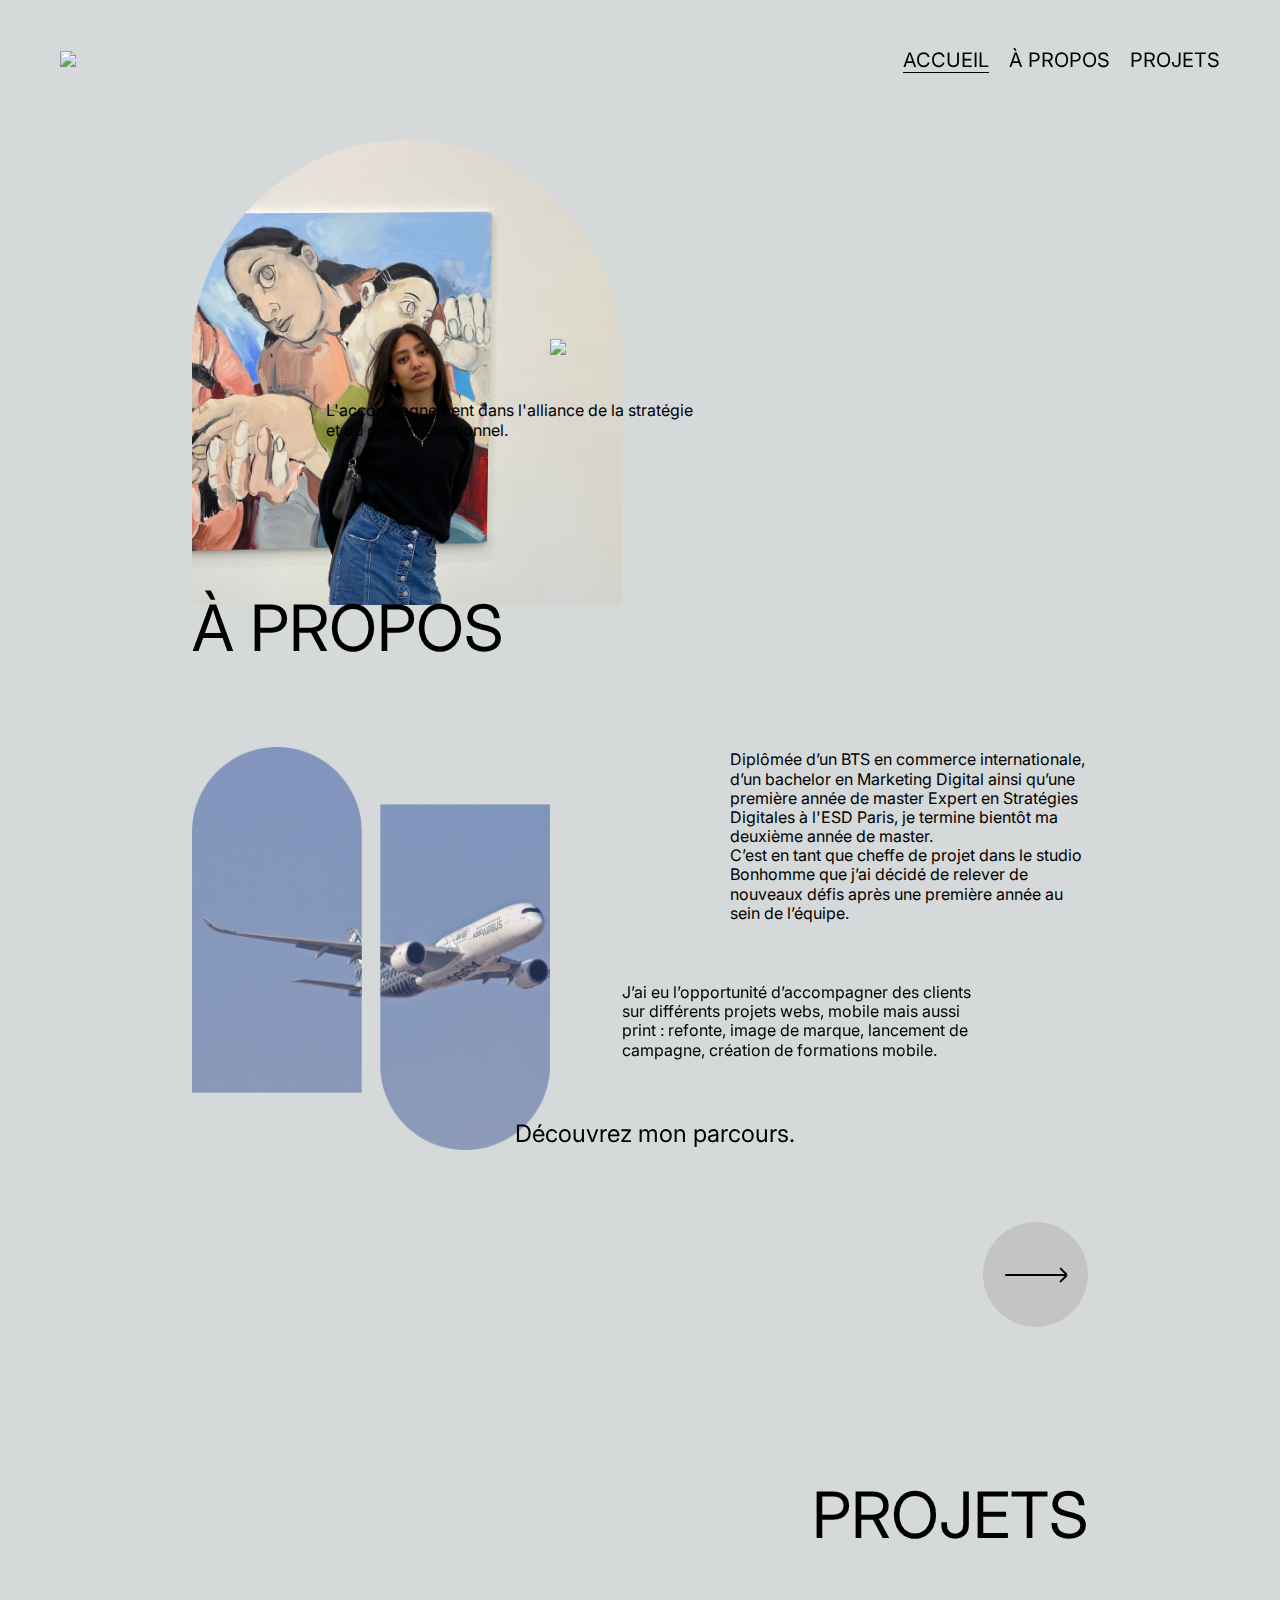
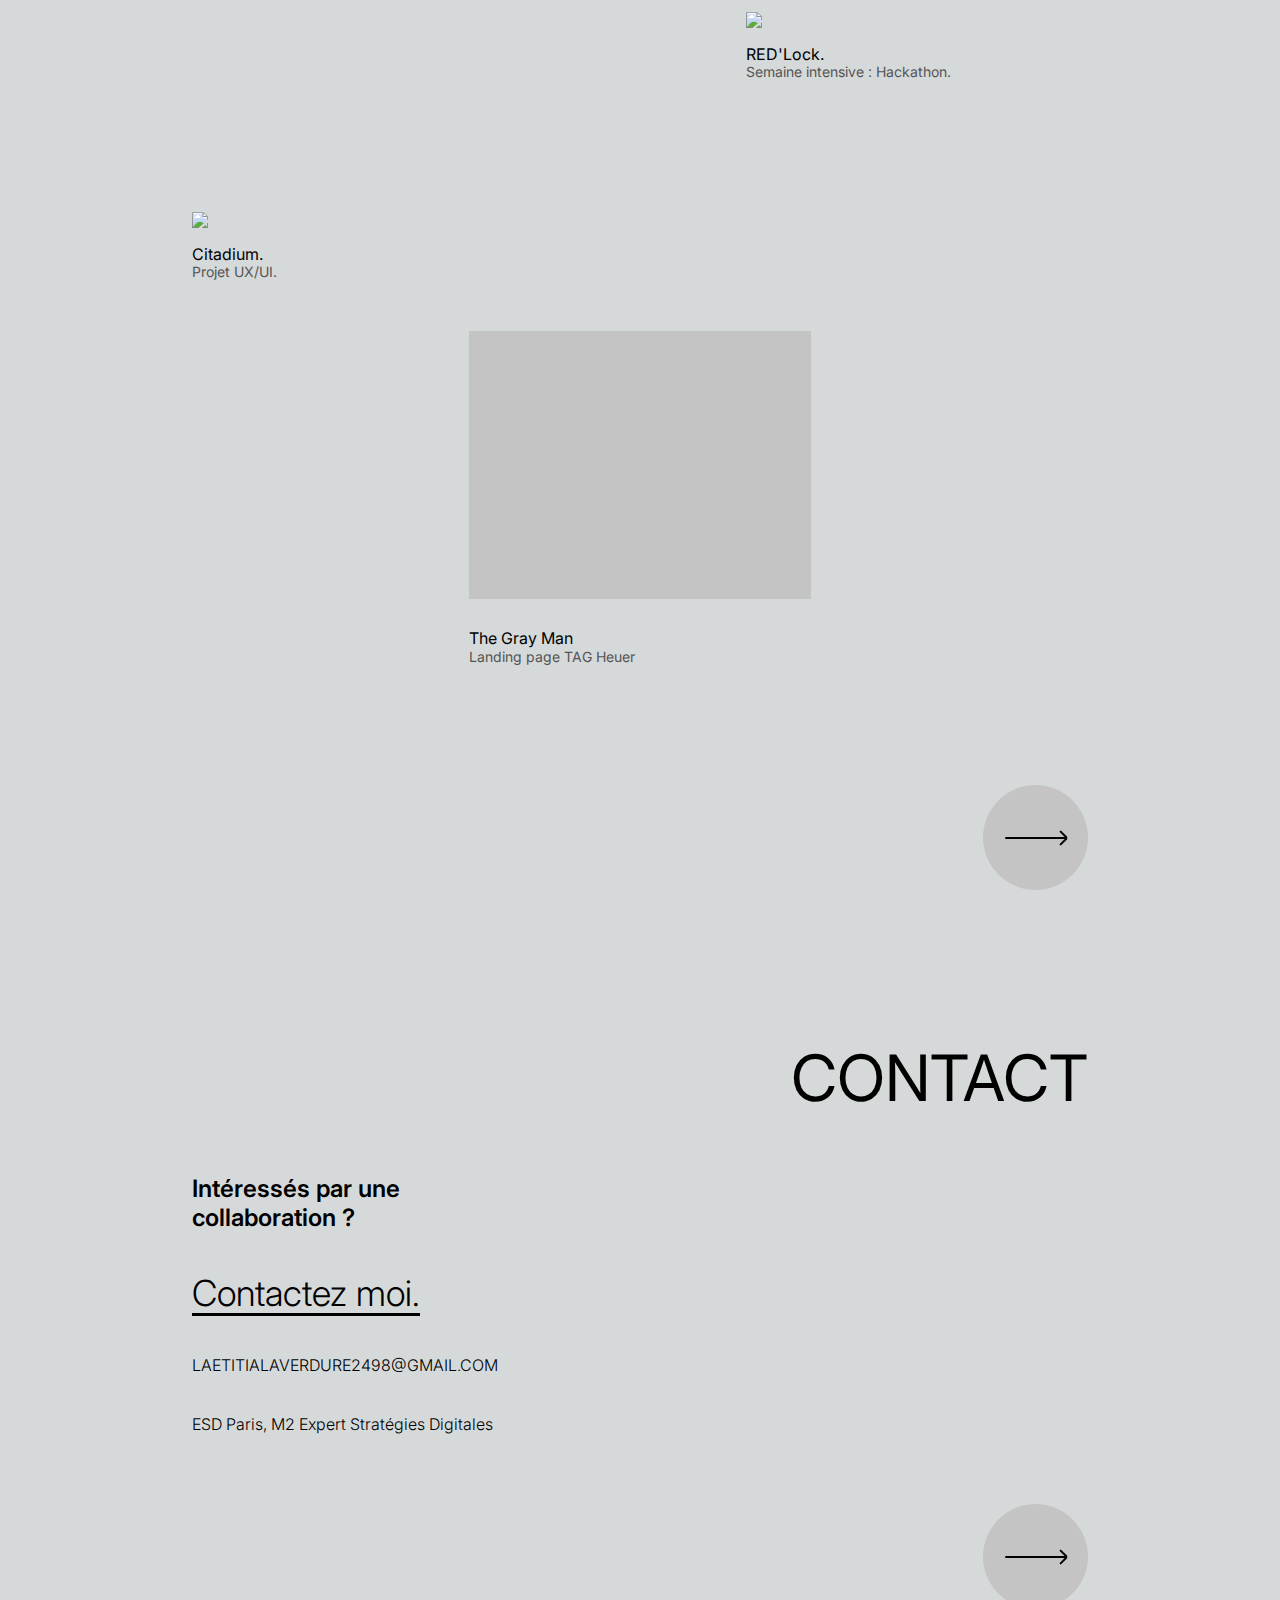
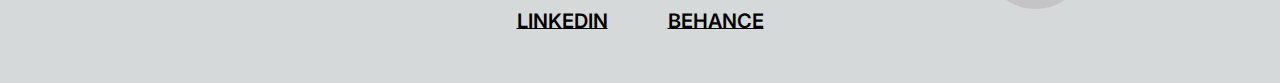
==== index.html @ df79449e "Start" ====
<!DOCTYPE html>
<html lang="en">
<head>
    <meta charset="utf-8">
    <meta http-equiv="X-UA-Compatible" content="IE=edge">
    <meta name="viewport" content="width=device-width,minimum-scale=1,initial-scale=1">
    <meta name="HandheldFriendly" content="true">
    <meta name="format-detection" content="telephone=no">
    <meta http-equiv="cache-control" content="no-cache" />
    <meta name="robots" content="index, follow, max-snippet:-1, max-image-preview:large, max-video-preview:-1">
    <title>LAETITIA Portfolio</title>
    <meta name="description" content="Coucou je m'appelle Laetitia">
    <link rel="preconnect" href="https://fonts.googleapis.com">
    <link rel="preconnect" href="https://fonts.gstatic.com" crossorigin>
    <link href="https://fonts.googleapis.com/css2?family=Inter:wght@300;400;600&display=swap" rel="stylesheet">
    <link rel="stylesheet" href="./css/reset.css">
    <link rel="stylesheet" href="./css/app.css">
    <link rel="stylesheet" href="./css/home.css">
</head>
<body>

  <header class='header'>
    <!-- logo -->
      <div class="logo">
          <a class="logo" href="index.html" class='logo'><img src='/Users/laetitia/Documents/Laetitia perso/laetitia-portfolio-review/images/home/logo1.png'></a>
      </div>
      <!-- Menu -->
      <nav class='site-menu'>
          <ul>
              <li><p>Accueil</p></li>
              <li><a href='./about.html'>À propos</a></li>
              <li>
                <a href='./projects.html'>Projets</a>
                <div class="sub-menu1">
                  <ul>
                    <li><a href="./analyse.html"> Analyse </a></li>
                  </ul>
                </div>
              </li>
          </ul>

      </nav>
  </header>

    <!-- Page -->
    <main>

        <!-- Hero -->
        <section class='hero'>
            <div class='outer-container'>
              <div class='split-item img'>
                  <img src='./images/about/about-hero.png'>
              </div>
              <div class = 'introname'>
                  <img src='/Users/laetitia/Documents/Laetitia perso/laetitia-portfolio-review/images/Group 9.png'>
              </div>
              <p class='text right'>L'accompagnement dans l'alliance de la stratégie <br>et du design emotionnel.</p>
            </div>
        </section>

        <!-- About -->
        <section class='section'>
            <div class='outer-container'>
                <h2 class='title-2'>À propos</h2>
                <div class='about'>
                    <div class='about_texts'>
                        <p class='text'>Diplômée d’un BTS en commerce internationale, d’un bachelor en Marketing Digital ainsi qu’une première année de master Expert en Stratégies Digitales à l'ESD Paris, je termine bientôt ma deuxième année de master.
                          <br>C’est en tant que cheffe de projet dans le studio Bonhomme que j’ai décidé de relever de nouveaux défis après une première année au sein de l’équipe. </p>
                        <p class='text'>J’ai eu l’opportunité d’accompagner des clients sur différents projets webs, mobile mais aussi print : refonte, image de marque, lancement de campagne, création de formations mobile.</p>
                        <p class='text-lg'>Découvrez mon parcours.</p>
                    </div>
                    <div class='about_img'>
                        <img src="images/home/home-about.png">
                    </div>
                </div>
                <a class='btn btn-goto' href='./about.html'><span></span></a>
            </div>
        </section>

        <!-- Projects -->
        <section class="section">
            <div class="outer-container">
                <h2 class="title-2 text-right">Projets</h2>
                <ul class='projects-list projects-list--fancy'>
                    <li>
                        <div class="project">
                          <div class='projets-img-large'>
                            <img src='/Users/laetitia/Documents/Laetitia perso/laetitia-portfolio-review/images/projects/citadium.jpg'>
                          </div>
                            <p class="text">Citadium.<br><span class="block text-xs">Projet UX/UI.</span></p>
                        </div>
                    </li>
                    <li>
                        <div class="project">
                          <div class='projets-img-large'>
                            <img src='/Users/laetitia/Documents/Laetitia perso/laetitia-portfolio-review/images/projects/redlock.jpg'>
                          </div>
                            <p class="text">RED'Lock.<br><span class="block text-xs">Semaine intensive : Hackathon.</span></p>
                        </div>
                    </li>
                    <li>
                        <div class="project">
                            <div class='img-case'></div>
                            <p class="text">The Gray Man<br><span class="block text-xs">Landing page TAG Heuer</span></p>
                        </div>
                    </li>
                </ul>
                <a class='btn btn-goto' href='./projects.html'><span></span></a>
            </div>
        </section>

        <!-- Contact -->
        <section class='section section-contact'>
            <div class='outer-container'>
                <h2 class='title-2 text-right'>Contact</h2>
                <p class='text-lg font-bold'>Intéressés par une <br>collaboration ?</p>
                <p class='title-3 contact-hook'>Contactez moi.</p>
                <p class='text font-light text-up'>
                    <a href='mailto:laetitialaverdure2498@gmail.com' class='btn'>laetitialaverdure2498@gmail.com</a>
                </p>
                <p class='text font-light'>
                    ESD Paris, M2 Expert Stratégies Digitales
                </p>
                <a class='btn btn-goto' href='./index.html'><span></span></a>
            </div>
        </section>

        <!-- Footer -->
        <footer class='page-footer text-md font-bold'>
            <div class='outer-container'>
                <ul>
                  <li><a class='btn' href='https://www.linkedin.com/in/laetitia-laverdure/'>Linkedin</a></li>
                  <li><a class='btn' href='https://www.behance.net/laetitilaverdu1'>Behance</a></li>
                </ul>
            </div>
        </footer>

    </main>


</body>
</html>
---- css/app.css ----
/* ********************************************************************* TEXTES
*/

:root
{
    --highlight-color: #C4C4C4;
}

html
{
    font-family: 'Inter';
    font-size: 10px;
    line-height: 1.2;
    cursor: default;
    -webkit-text-size-adjust: none;
    -webkit-font-smoothing: antialiased;
    -webkit-tap-highlight-color: transparent;
}

/** Font Sizes */
.text-xs { font-size: 14px; }
.text-sm { font-size: 16px; }
.text, .text-base { font-size: 16px; }
.text-md { font-size: 20px; }
.text-lg { font-size: 24px; }
.title-3, .text-xl { font-size: 36px; }
.title-2, .text-xxl { font-size: 64px; }

/** Weight */
.font-light { font-weight: 300; }
.font-normal { font-weight: 400; }
b, .font-bold { font-weight: 600; }

/** Weight */
.text-up { text-transform: uppercase; }

/** Align */
.text-right { text-align: right; }
.text-center { text-align: center; }

/** Titles */
.title-1, .title-2
{
    text-transform: uppercase;
    font-weight: 400;
}

.title-2 { margin-bottom: .9em; }

.title-3 {
    font-weight: 300;
    margin-bottom: 45px;
}

.text-max {
    max-width: 385px;
}

.texts p { margin-bottom: 45px; }
.texts p:last-child { margin-bottom: 0; }

/* ********************************************************************* IMAGES
*/

.img-case
{
    overflow: hidden;
    background-color: var(--highlight-color);
}

.img-case::before
{
    content: '';
    display: block;
    height: 0;
    width: 100%;

}

/* ******************************************************************** BOUTONS
*/

.btn { cursor: pointer; }
.btn * { pointer-events: none; }

.btn-goto
{
    position: relative;
    display: block;
    width: 105px;
    height: 105px;
    border-radius: 50%;
    background-color: var(--highlight-color);
}

.btn-goto span
{
    display: block;
    position: absolute;
    top: 52px; left: 22px;
    width: 61px;
}

.btn-goto span,
.btn-goto span::before,
.btn-goto span::after
{
    height: 2px;
    background-color: currentColor;
    border-radius: 2px;
}

.btn-goto span::before,
.btn-goto span::after
{
    content: '';
    display: block;
    position: absolute;
    right: -1px; top: 0;
    width: 10px;
    transform-origin: center right;
}

.btn-goto span::before { transform: rotate(45deg); }
.btn-goto span::after { transform: rotate(-45deg); }

/* ******************************************************************** CONTENU
*/

html
{
    background-color: #D6D9D9;
}

.block { display: block; }

.hero
{
    padding-top: 140px;
    margin-bottom: 50px;
}

.hero .hero-projects{
  padding-top: 0px;
}

.section { margin-top: 150px; }

.section .btn-goto
{
    margin-top: 70px;
    margin-left: auto;
}

.outer-container
{
    width: calc(100% - 40px);
    margin-left: auto;
    margin-right: auto;
}

@media only screen and (min-width: 1024px)
{
    .outer-container
    {
        width: 70vw;
    }
}


.split
{
    display: flex;
    justify-content: space-between;
    align-items: center;
}

.split-item { width: 48%; }

/* *********************************************************************** MENU
*/

.header{
  position: fixed;
  top: 0;
  left: 0;
  width: 100%;
  padding: 50px 60px 0;
  display: flex;
  align-items: center;
  justify-content: space-between;
}

.site-menu
{
    font-size: 20px;
    text-transform: uppercase;
    line-height: 1;
}

.site-menu > ul
{
    display: flex;
}

.site-menu > ul > li
{
  margin-left: 20px;
  position: relative;
}

.site-menu p
{
    text-decoration: underline;
}

.site-menu p,
.site-menu a
{
    text-underline-offset: 5px;
    text-decoration-thickness: .1px;
}

.sub-menu1 {
  position: absolute;
  display: none;
  margin-top: 5px;
}

.site-menu ul li:hover .sub-menu1 {
  display: block;
  background: var(--highlight-color);
  border-radius: 10px;
  width: 100px;
  height: 40px;
}


/* .active, .site-menu ul li:hover{
  background: #add8e6;
  border-radius: 3px;
}

.site-menu ul li:hover .sub-menu1 ul{
  display: block;
  margin: 10px;
} */

/* *********************************************************************** Contact
*/
.section-contact p
{
    margin-bottom: 40px;
}

.contact-hook
{
    text-decoration: underline;
    text-underline-offset: 7px;
    text-decoration-thickness: 2.5px;
}

/* ********************************************************************* FOOTER
*/

.page-footer { padding-bottom: 50px; }

.page-footer ul
{
    display: flex;
    justify-content: center;
}

.page-footer li { margin: 0 30px; }

.page-footer a
{
    text-transform: uppercase;
    text-decoration: underline;
    text-underline-offset: .2px;
    text-decoration-thickness: .2px;
}

/* ********************************************************************* PROJECT LISTS
*/

.projects-list
{
    display: flex;
    justify-content: space-between;
    align-items: flex-start;
    flex-wrap: wrap;  /** force le retour à la ligne **/
}

.projects-list li
{
    width: calc(33.33% - 14px);
    margin-bottom: 80px;
}

/** Tous les éléments N x 3 n'ont pas de marge à droite **/
.projects-list li:nth-child(3n) {
    margin-right: 0;
}

.project .img-case { margin-bottom: 30px; }
.project .img-case::before  { padding-top: 78.49%; }

.project .text
{
    width: 50%;
    min-width: 250px;
}
.project .text span { color: #545454; }

/* *********************** PROJECT LISTS FANCY
*/

.projects-list--fancy li
{
    width: 38.21%;
    margin-bottom: 50px;
}

.projects-list--fancy li:first-child
{
    margin-top: 200px;
}

.projects-list--fancy li:last-child
{
    margin-left: auto;
    margin-right: auto;
}

/* *********************** LOGO
*/

.logo {
  width : 70px;
}
---- css/home.css ----
/* ******************************************************************** ABOUT
*/
.about
{
    display: flex;
    flex-direction: row-reverse;
    justify-content: space-between;
    align-items: center;
    margin-top: 80px;
}



.about_texts p
{
    margin-bottom: 60px;
}

.about_texts p:nth-child(2)
{
    transform: translateX(-30%);
}

.about_texts p:last-child
{
    transform: translateX(-60%);
    margin-bottom: 0;
}

.about_texts,
.about_img
{
    width: 40%;
}


.introname {
    margin-top: -30%;
    margin-left: 40%;
    margin-bottom: 0;
    width: 40%;
    /*transform: translateY(-90%);*/
}


.hero p {
  margin-top:5%;
  margin-left: 15%;
}


.projets-img-large
{
  margin-bottom: 15px;
}
/**

 VA FALLOIR QU'ON DISCUTE 😡😡😡😡😡
*
.class logo
{
    width: 10%;
    min-width: 30px;
    position : left
}
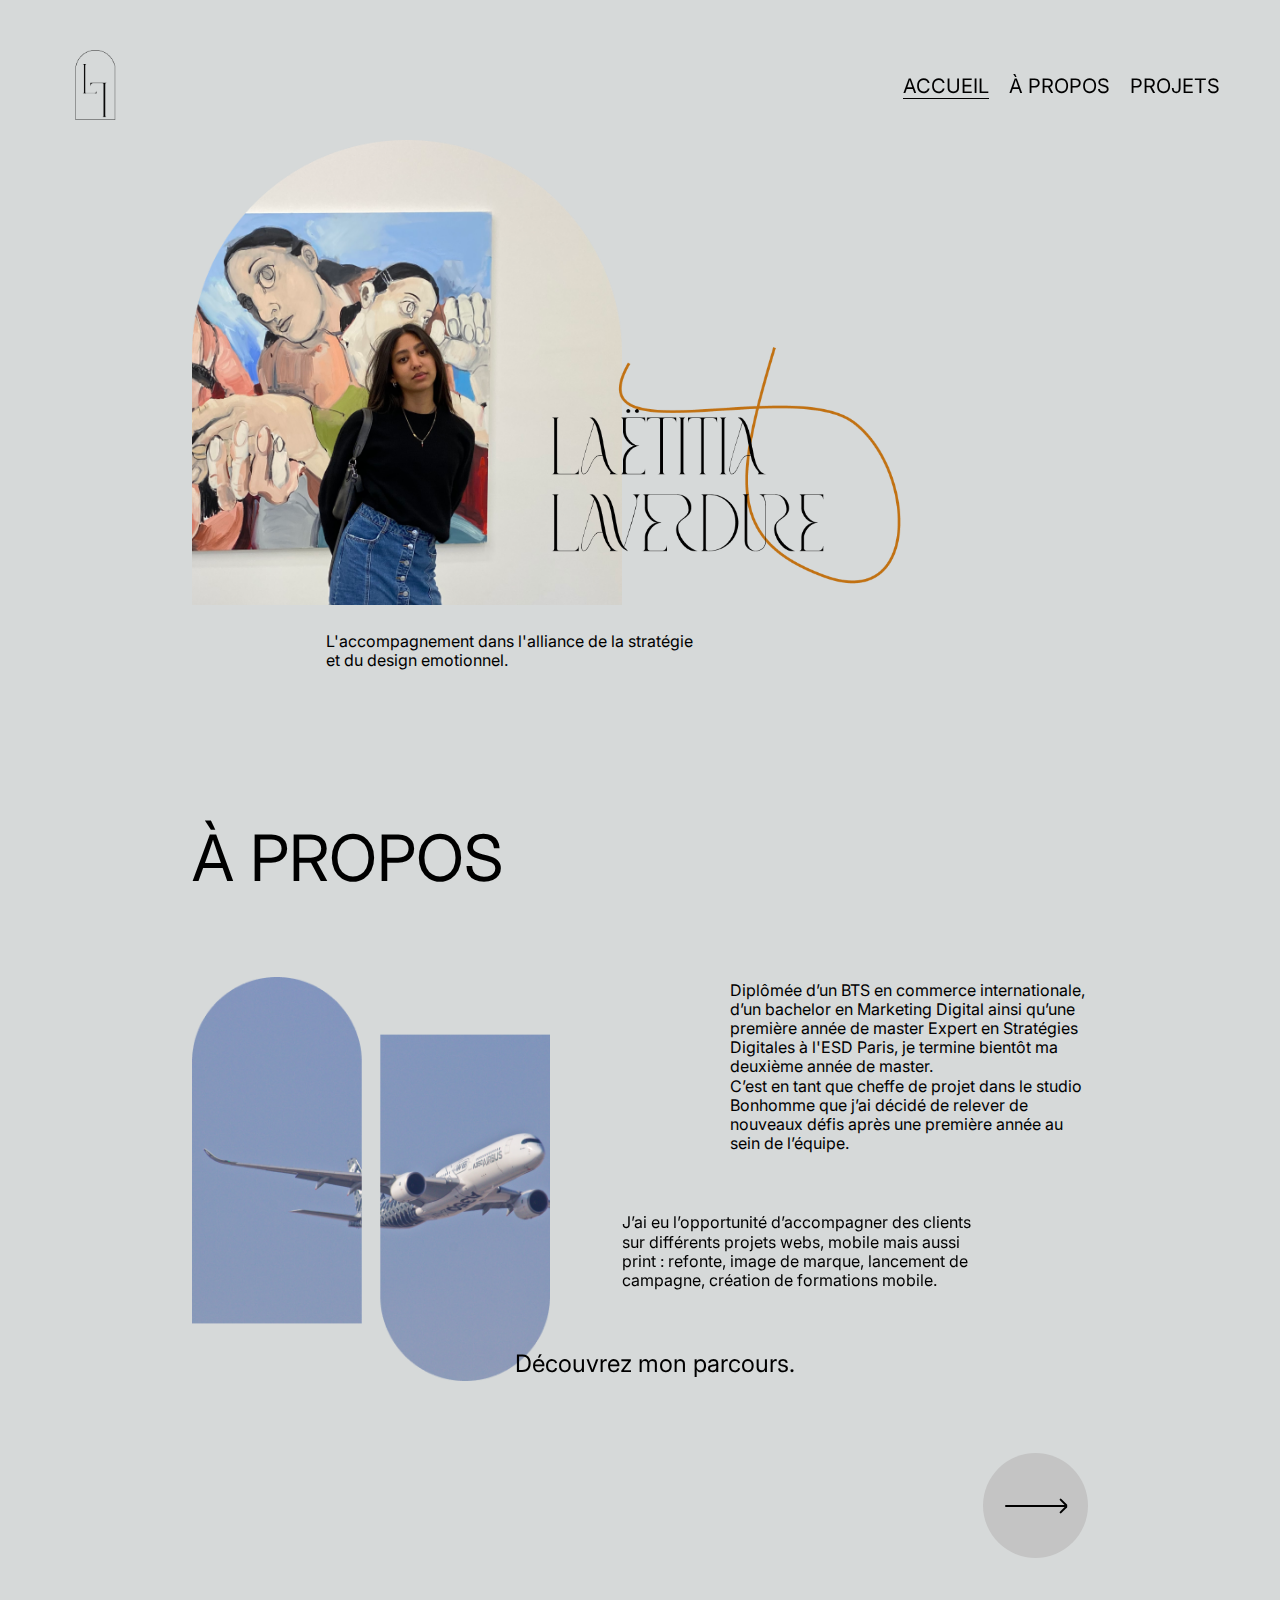
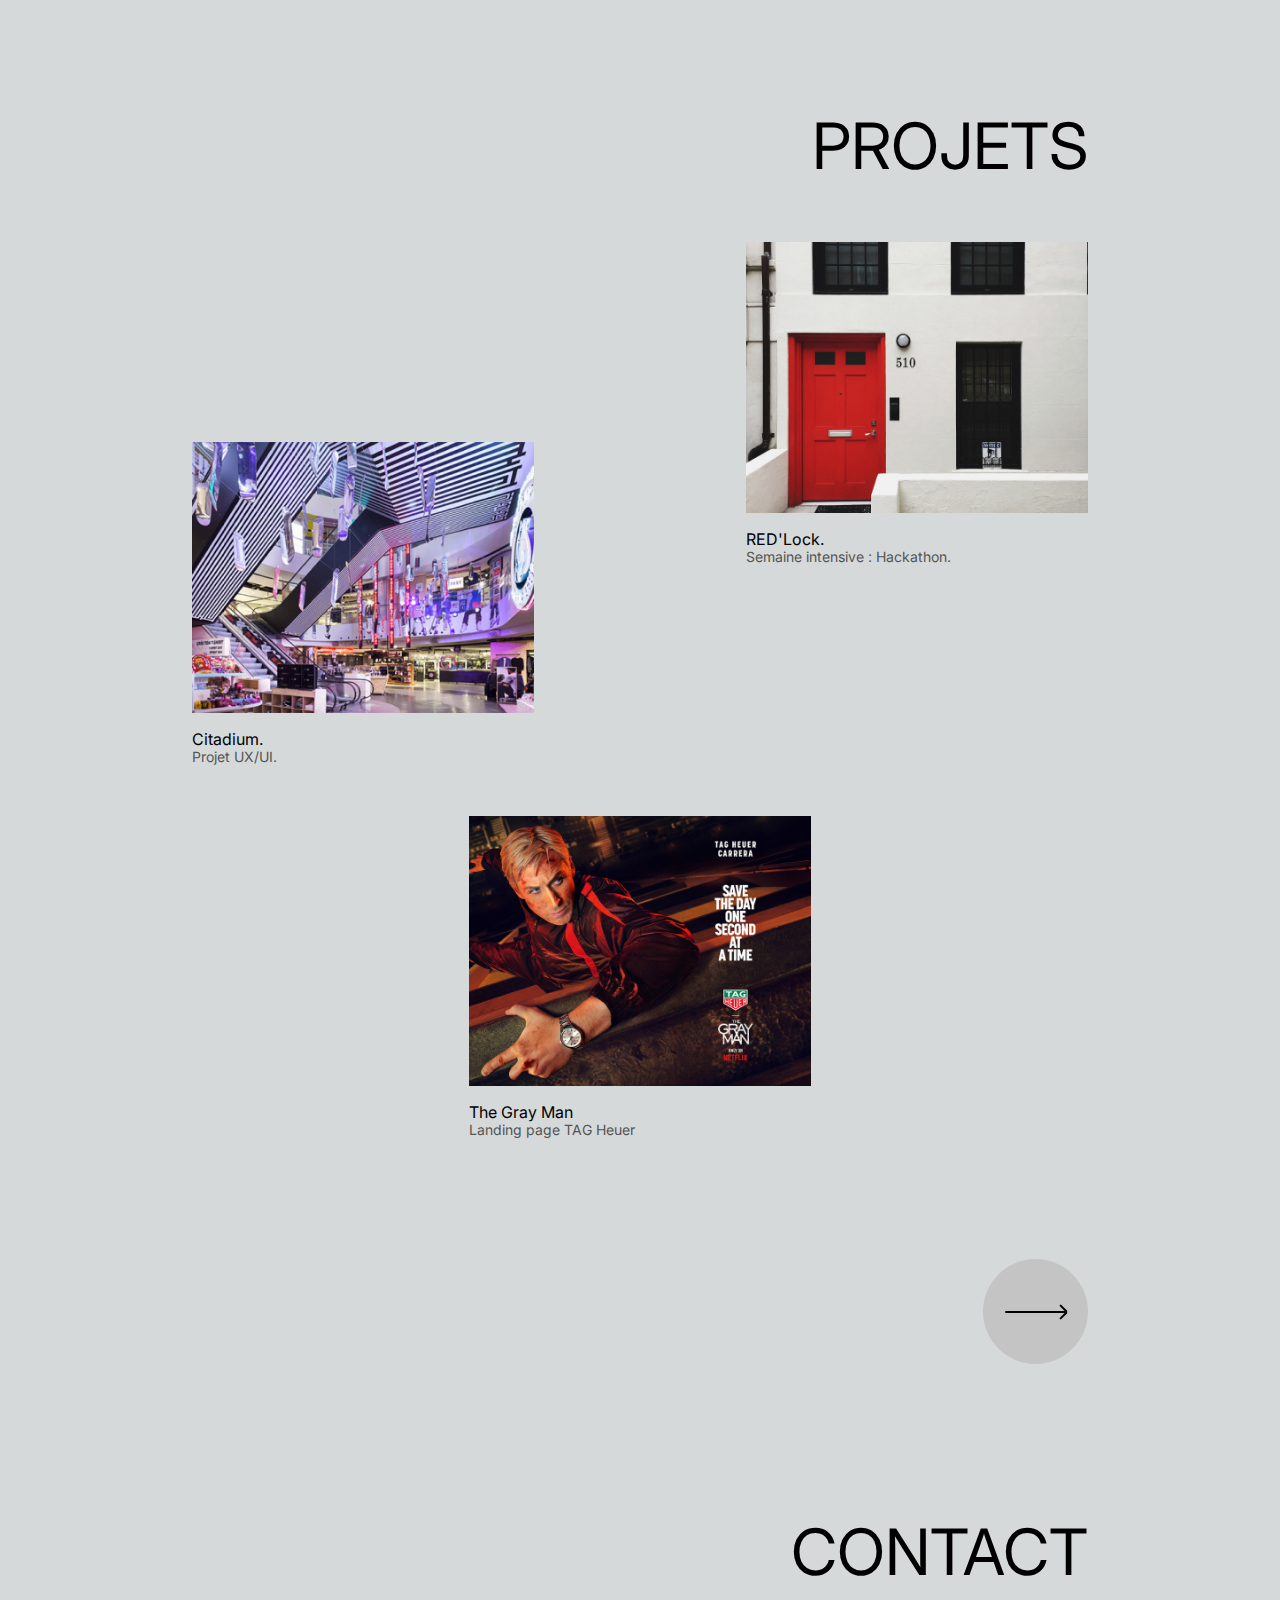
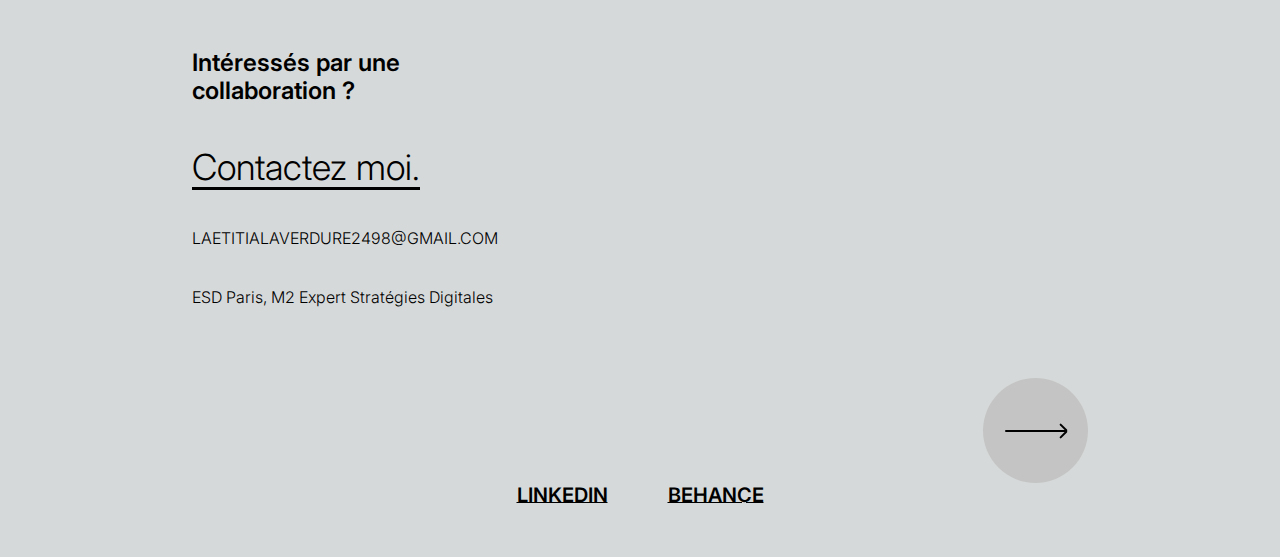
==== commit f879f926: "projects and about" ====
--- a/index.html
+++ b/index.html
@@ -22,7 +22,7 @@
   <header class='header'>
     <!-- logo -->
       <div class="logo">
-          <a class="logo" href="index.html" class='logo'><img src='/Users/laetitia/Documents/Laetitia perso/laetitia-portfolio-review/images/home/logo1.png'></a>
+          <a class="logo" href="index.html" class='logo'><img src='./images/home/logo1.png'></a>
       </div>
       <!-- Menu -->
       <nav class='site-menu'>
@@ -52,7 +52,7 @@
                   <img src='./images/about/about-hero.png'>
               </div>
               <div class = 'introname'>
-                  <img src='/Users/laetitia/Documents/Laetitia perso/laetitia-portfolio-review/images/Group 9.png'>
+                  <img src='./images/Group 9.png'>
               </div>
               <p class='text right'>L'accompagnement dans l'alliance de la stratégie <br>et du design emotionnel.</p>
             </div>
@@ -85,7 +85,7 @@
                     <li>
                         <div class="project">
                           <div class='projets-img-large'>
-                            <img src='/Users/laetitia/Documents/Laetitia perso/laetitia-portfolio-review/images/projects/citadium.jpg'>
+                            <img src='./images/projects/citadium.jpg'>
                           </div>
                             <p class="text">Citadium.<br><span class="block text-xs">Projet UX/UI.</span></p>
                         </div>
@@ -93,14 +93,16 @@
                     <li>
                         <div class="project">
                           <div class='projets-img-large'>
-                            <img src='/Users/laetitia/Documents/Laetitia perso/laetitia-portfolio-review/images/projects/redlock.jpg'>
+                            <img src='./images/projects/redlock.jpg'>
                           </div>
                             <p class="text">RED'Lock.<br><span class="block text-xs">Semaine intensive : Hackathon.</span></p>
                         </div>
                     </li>
                     <li>
                         <div class="project">
-                            <div class='img-case'></div>
+                          <div class='projets-img-large'>
+                            <img src='./images/projects/thegrayman.jpg'>
+                          </div>
                             <p class="text">The Gray Man<br><span class="block text-xs">Landing page TAG Heuer</span></p>
                         </div>
                     </li>
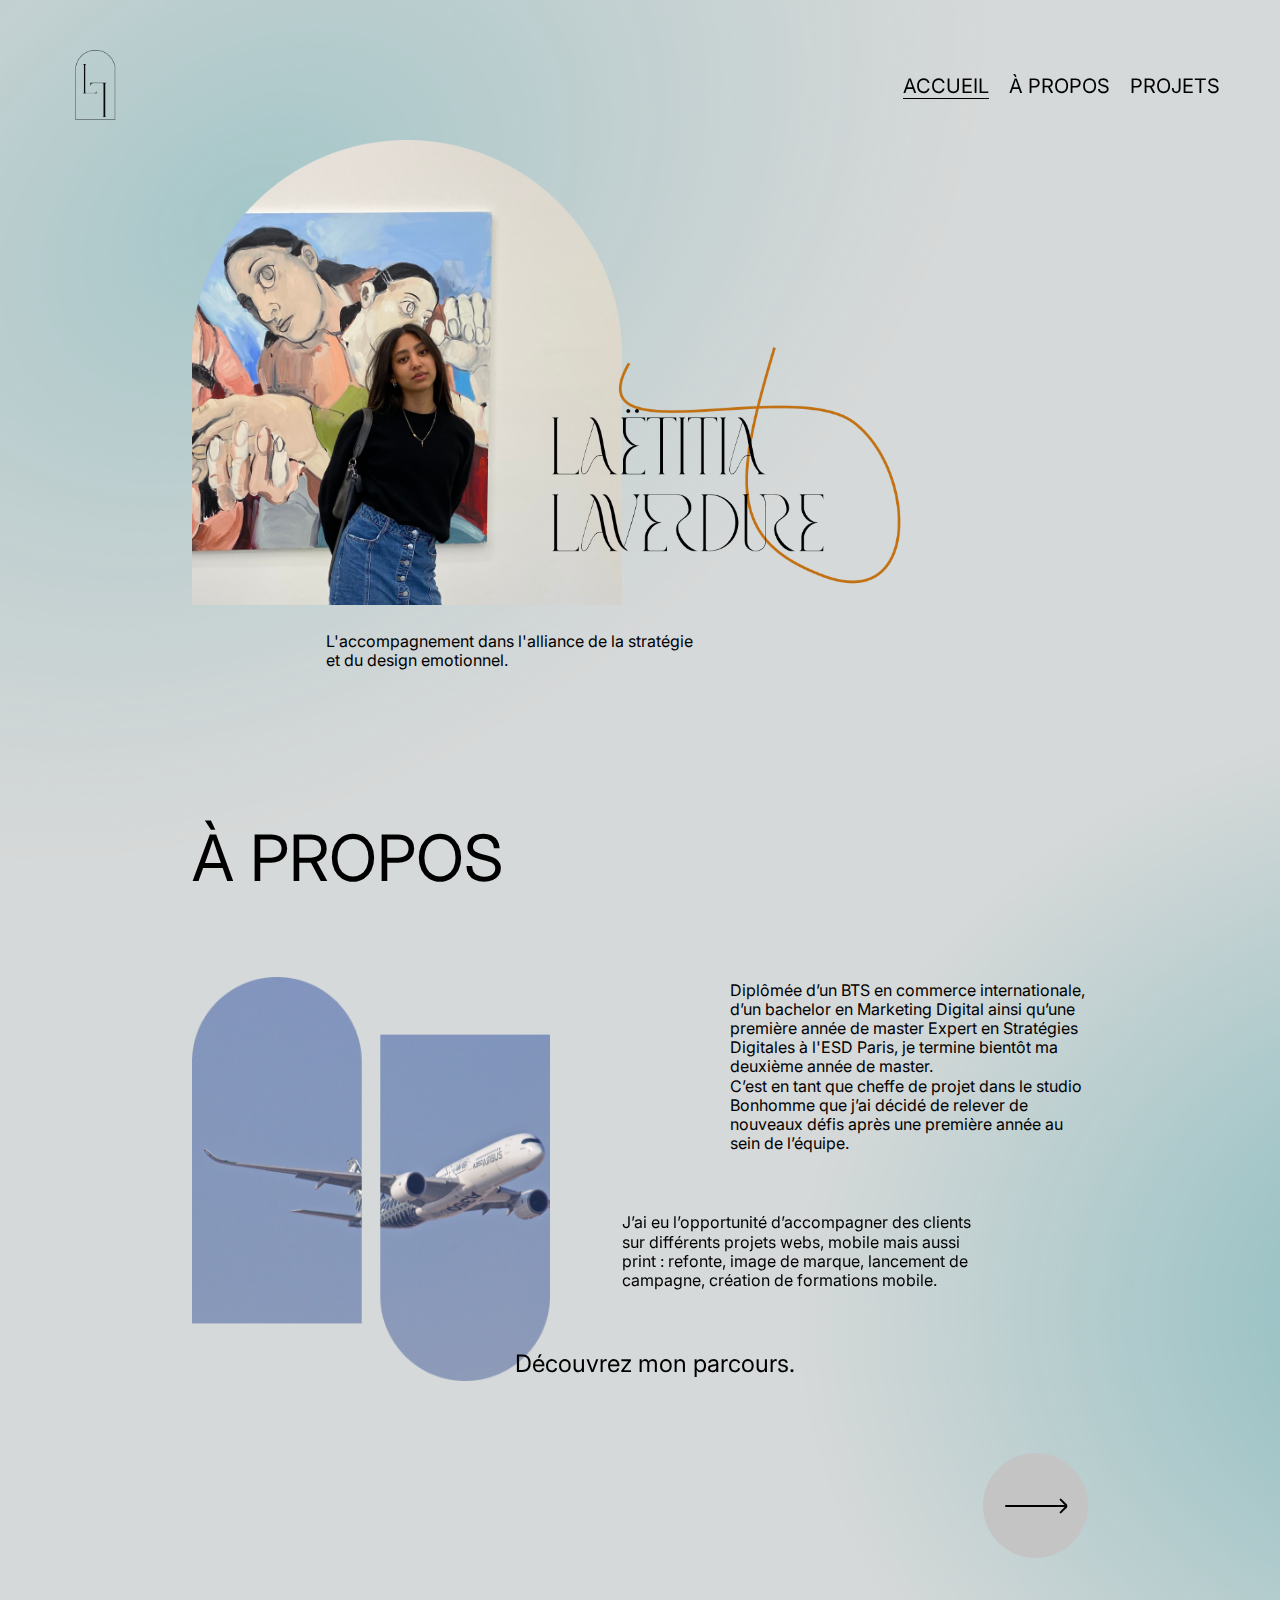
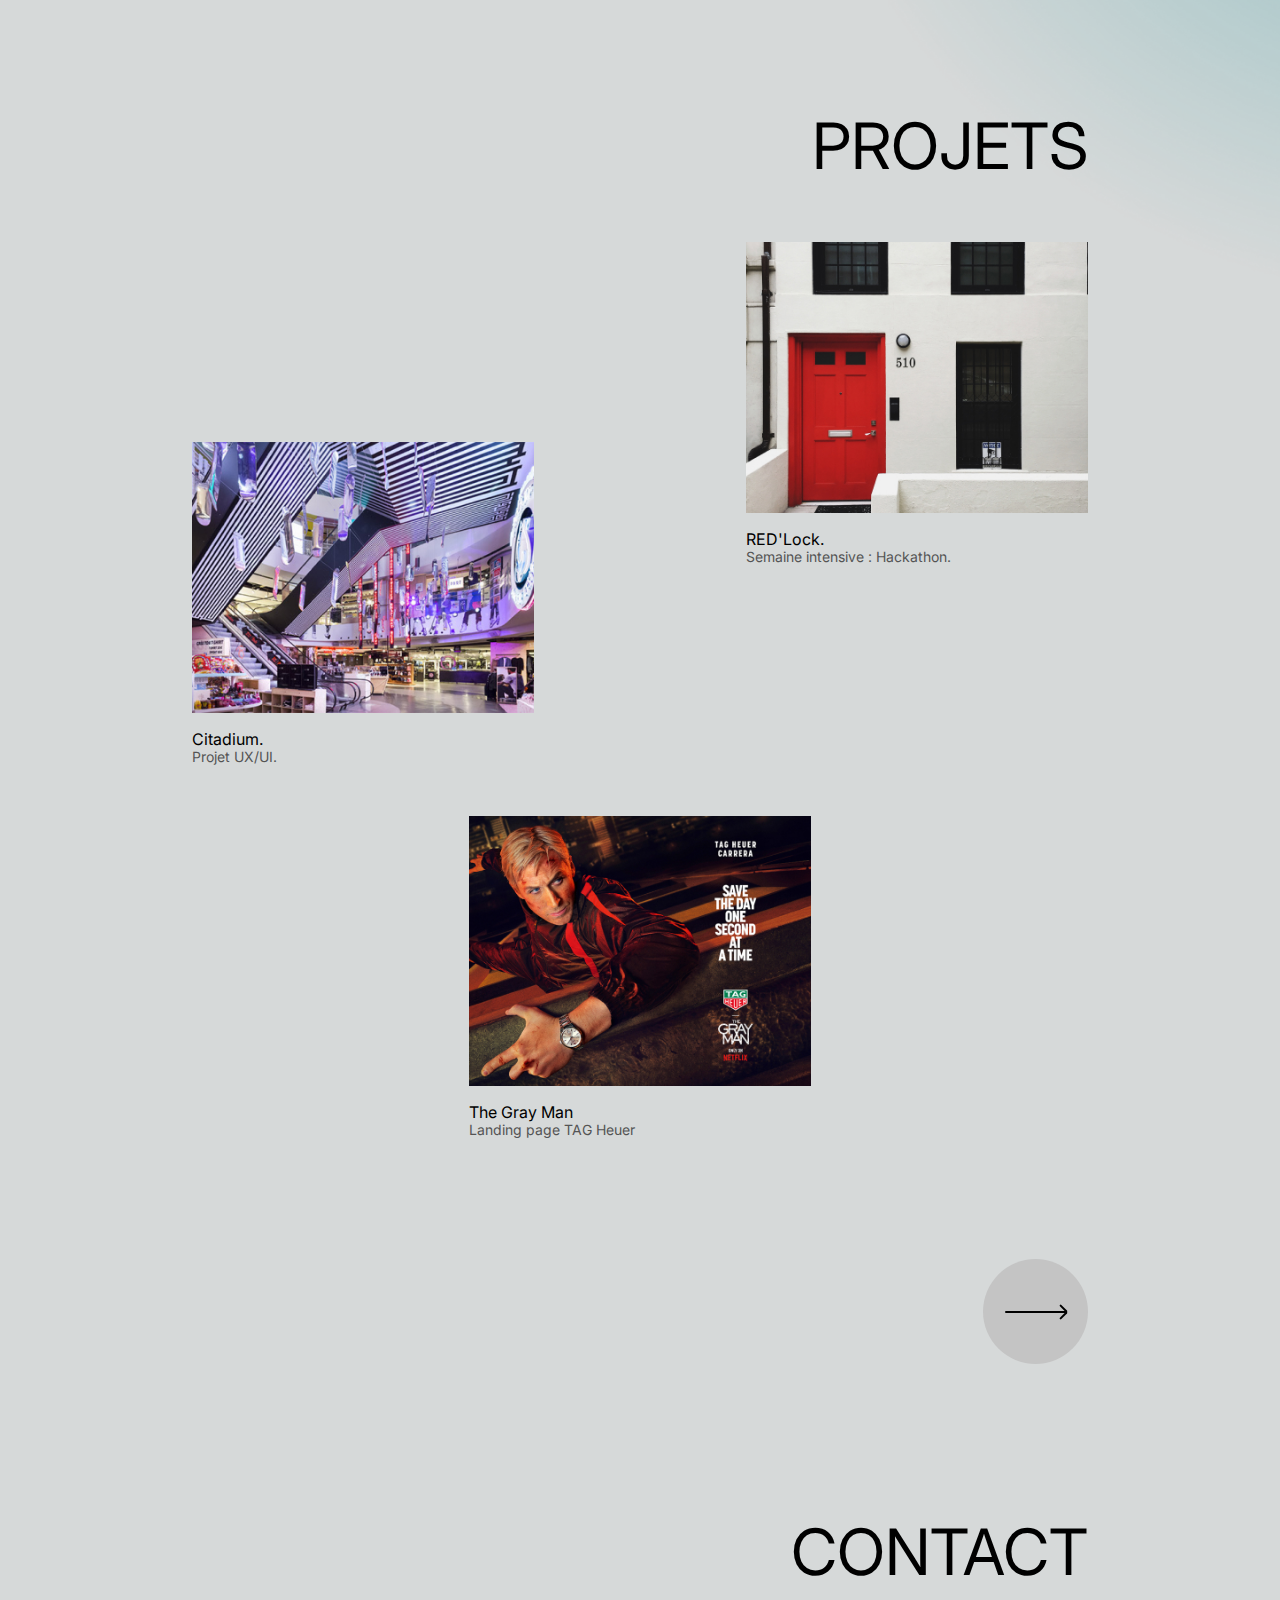
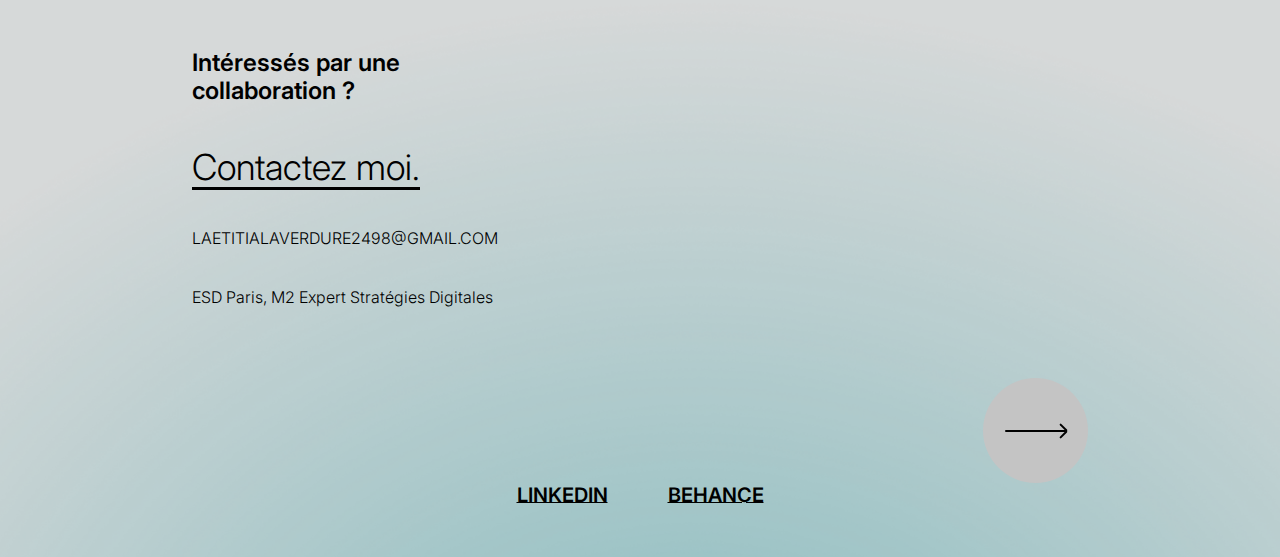
==== commit 5e2ff793: "background image fix V2" ====
--- a/index.html
+++ b/index.html
@@ -131,7 +131,7 @@
         <footer class='page-footer text-md font-bold'>
             <div class='outer-container'>
                 <ul>
-                  <li><a class='btn' href='https://www.linkedin.com/in/laetitia-laverdure/'>Linkedin</a></li>
+                  <li><a class='btn' href='https://www.linkedin.com/in/laetitia-laverdure/'target="_blank">Linkedin</a></li>
                   <li><a class='btn' href='https://www.behance.net/laetitilaverdu1'>Behance</a></li>
                 </ul>
             </div>
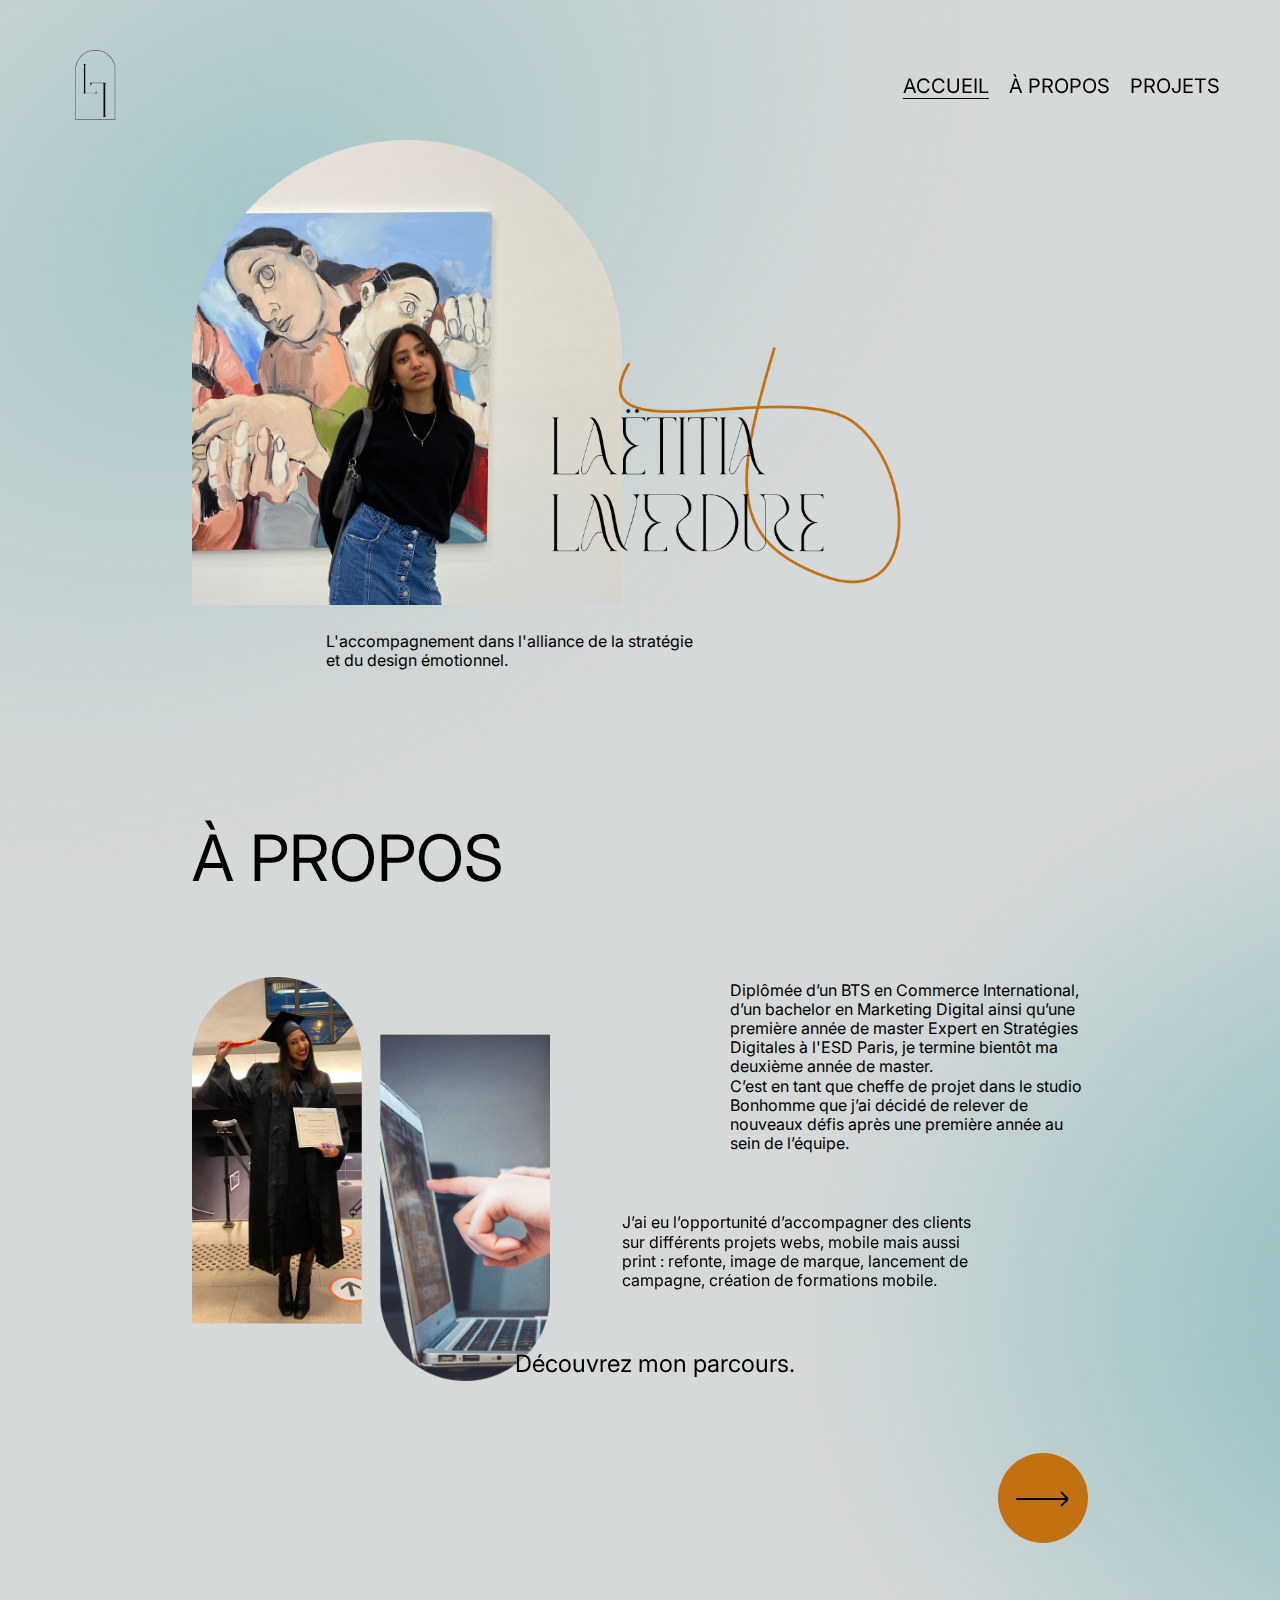
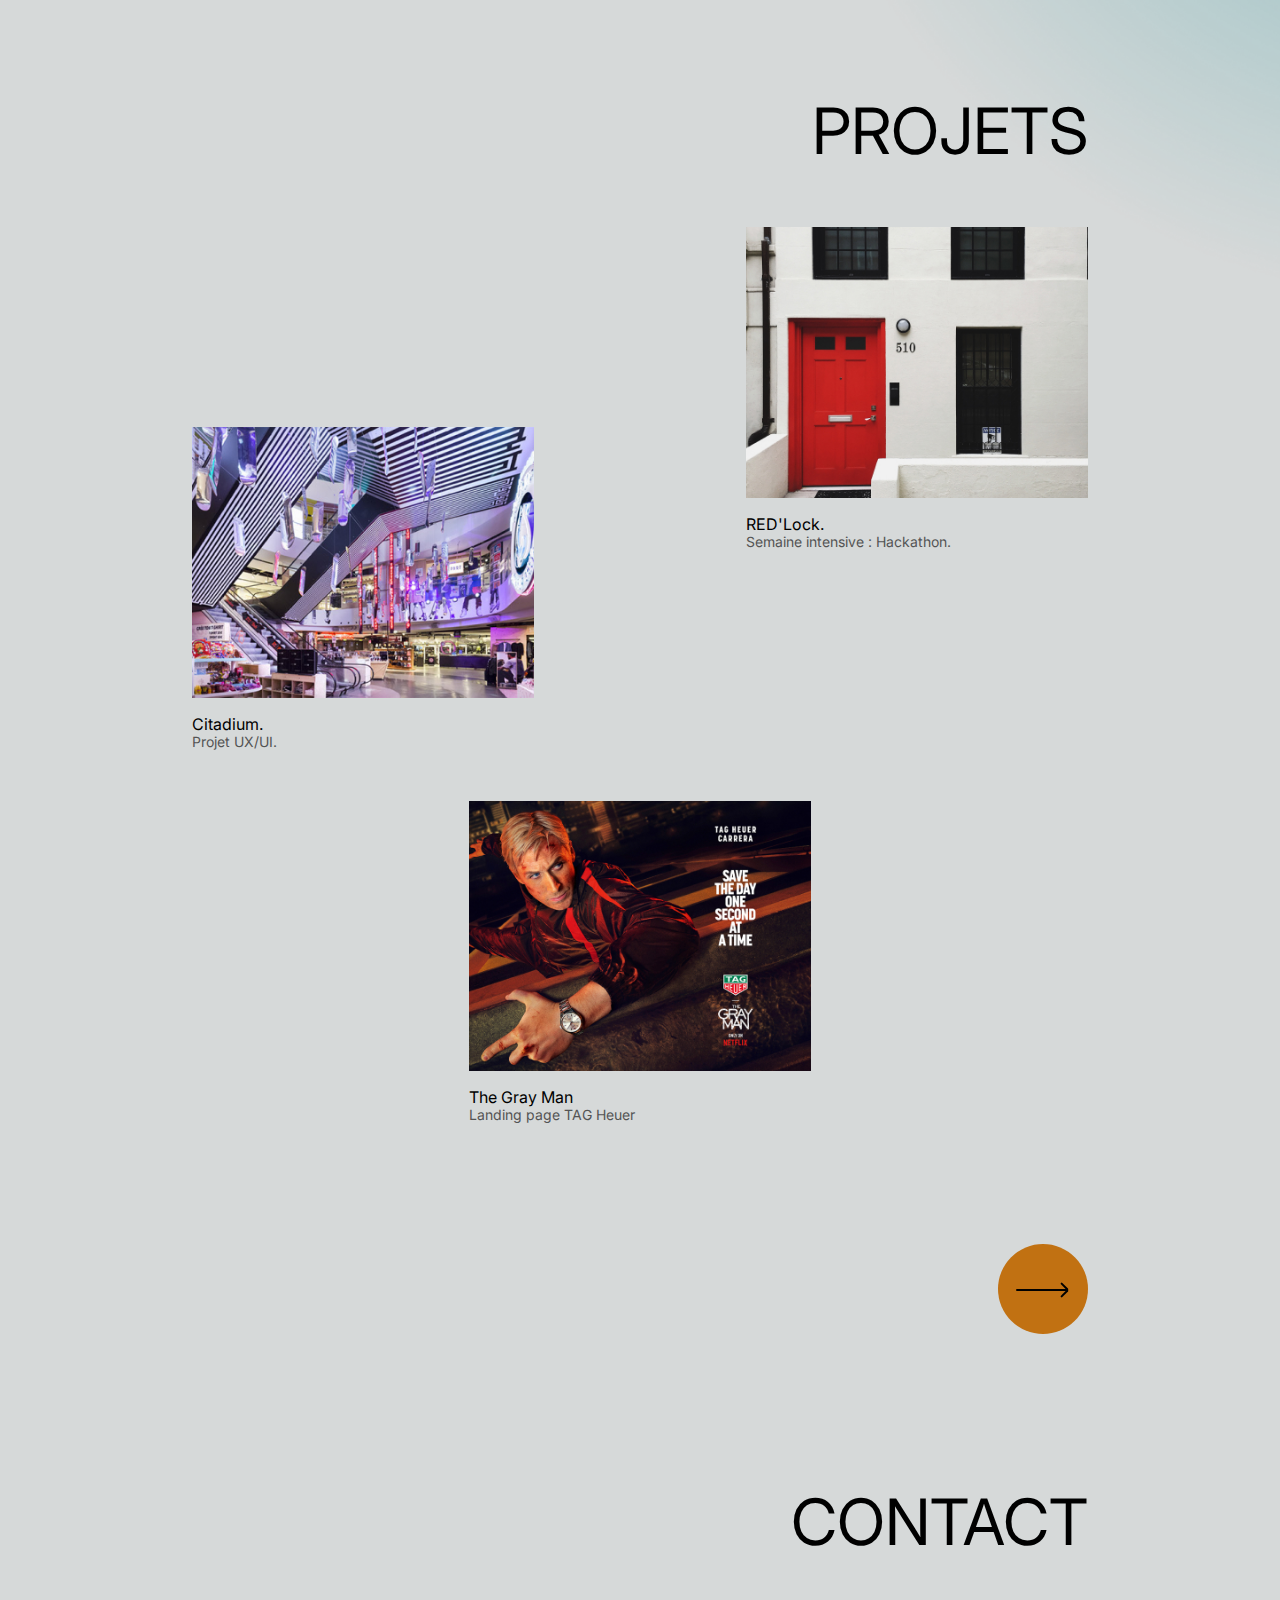
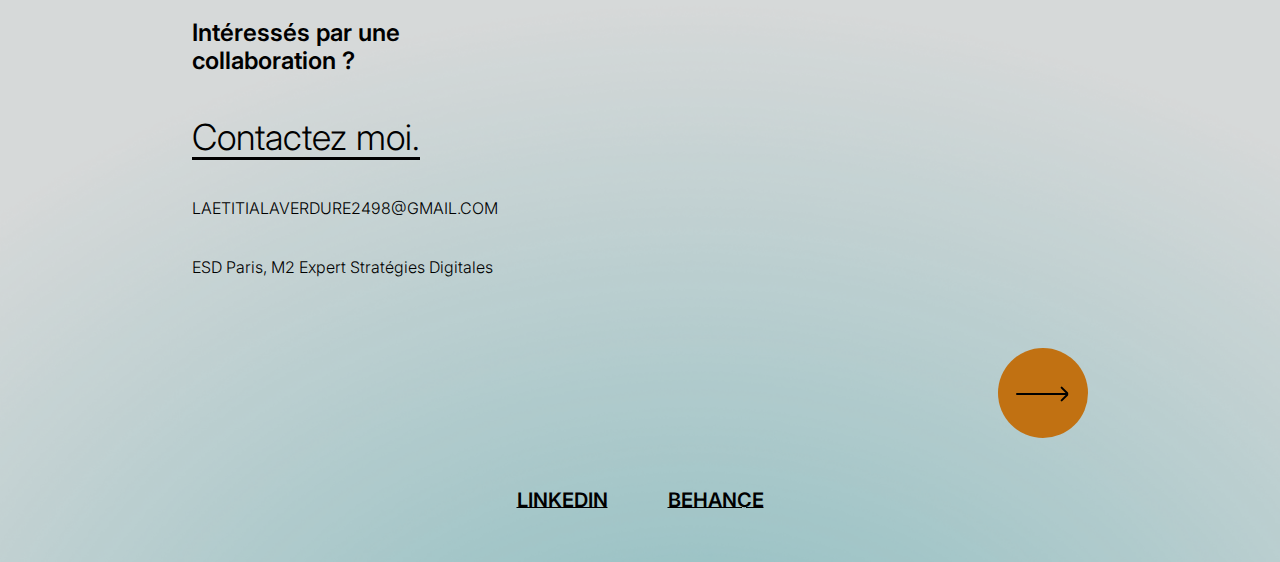
==== commit 6cc4e0c3: "page analyse update, spellcheck, soft and hard skills maj" ====
--- a/index.html
+++ b/index.html
@@ -54,7 +54,7 @@
               <div class = 'introname'>
                   <img src='./images/Group 9.png'>
               </div>
-              <p class='text right'>L'accompagnement dans l'alliance de la stratégie <br>et du design emotionnel.</p>
+              <p class='text right'>L'accompagnement dans l'alliance de la stratégie <br>et du design émotionnel.</p>
             </div>
         </section>
 
@@ -64,7 +64,7 @@
                 <h2 class='title-2'>À propos</h2>
                 <div class='about'>
                     <div class='about_texts'>
-                        <p class='text'>Diplômée d’un BTS en commerce internationale, d’un bachelor en Marketing Digital ainsi qu’une première année de master Expert en Stratégies Digitales à l'ESD Paris, je termine bientôt ma deuxième année de master.
+                        <p class='text'>Diplômée d’un BTS en Commerce International, d’un bachelor en Marketing Digital ainsi qu’une première année de master Expert en Stratégies Digitales à l'ESD Paris, je termine bientôt ma deuxième année de master.
                           <br>C’est en tant que cheffe de projet dans le studio Bonhomme que j’ai décidé de relever de nouveaux défis après une première année au sein de l’équipe. </p>
                         <p class='text'>J’ai eu l’opportunité d’accompagner des clients sur différents projets webs, mobile mais aussi print : refonte, image de marque, lancement de campagne, création de formations mobile.</p>
                         <p class='text-lg'>Découvrez mon parcours.</p>
--- a/css/app.css
+++ b/css/app.css
@@ -53,7 +53,13 @@
 }
 
 .text-max {
-    max-width: 385px;
+    max-width: 400px;
+    /*text-align: justify;*/
+    letter-spacing: normal;
+}
+
+.text-max2 {
+    max-width: 700px;
 }
 
 .texts p { margin-bottom: 45px; }
@@ -87,18 +93,18 @@
 {
     position: relative;
     display: block;
-    width: 105px;
-    height: 105px;
+    width: 90px;
+    height: 90px;
     border-radius: 50%;
-    background-color: var(--highlight-color);
+    background-color: #C17112;
 }
 
 .btn-goto span
 {
     display: block;
     position: absolute;
-    top: 52px; left: 22px;
-    width: 61px;
+    top: 45px; left: 18px;
+    width: 51px;
 }
 
 .btn-goto span,
@@ -157,6 +163,14 @@
     width: calc(100% - 40px);
     margin-left: auto;
     margin-right: auto;
+}
+
+.container
+{
+  width: 990px;
+  margin-left: auto;
+  margin-right: auto;
+  align-items: left;
 }
 
 @media only screen and (min-width: 1024px)
@@ -230,7 +244,7 @@
 .site-menu ul li:hover .sub-menu1 {
   display: block;
   background: var(--highlight-color);
-  border-radius: 10px;
+  /*border-radius: 10px;*/
   width: 100px;
   height: 40px;
 }
@@ -263,7 +277,10 @@
 /* ********************************************************************* FOOTER
 */
 
-.page-footer { padding-bottom: 50px; }
+.page-footer {
+  padding-bottom: 50px;
+  padding-top: 50px;
+ }
 
 .page-footer ul
 {
@@ -339,3 +356,33 @@
 .logo {
   width : 70px;
 }
+
+
+/* *********************** page analyse
+*/
+.container-problematique
+{
+  display: flex;
+  width: 990px;
+  margin-left: auto;
+  margin-right: auto;
+  align-items: right;
+}
+
+.container-problematique p
+{
+  margin-left: 300px;
+  /*text-align: justify;*/
+}
+
+.split-item .image1
+{
+  margin-left: 100px;
+}
+
+
+
+.split-item imga
+{
+  width: 40%;
+}
